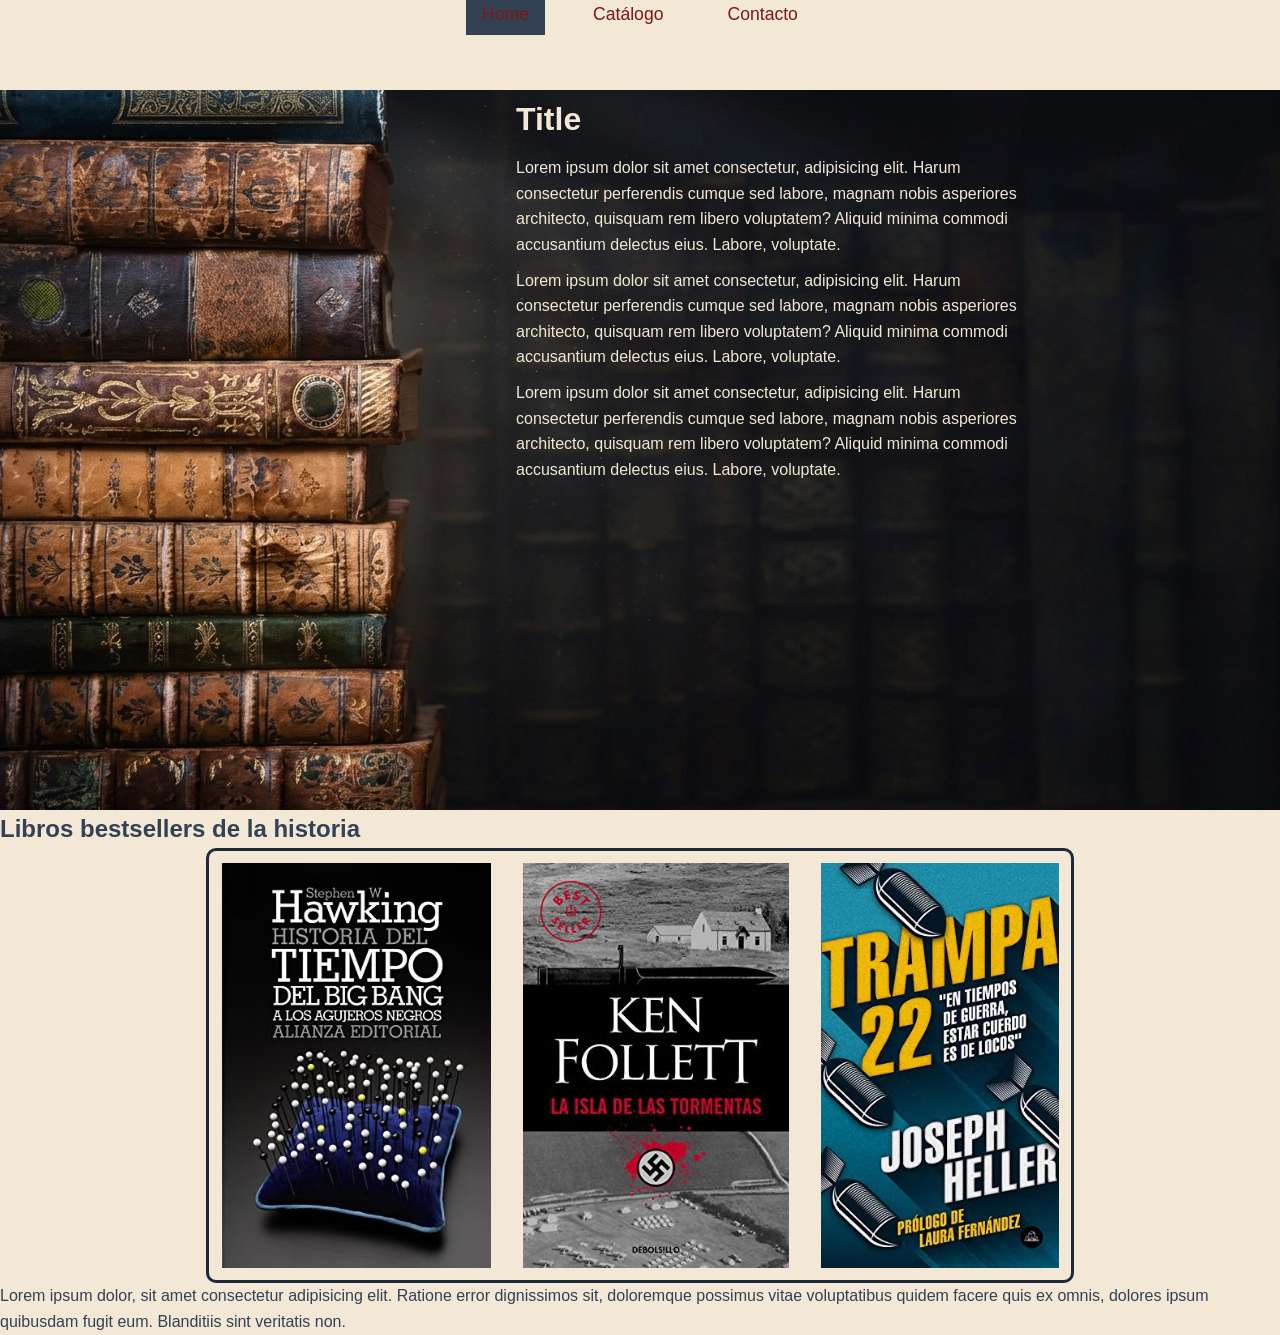
==== index.html @ c1606f55 "Index header" ====
<!DOCTYPE html>
<html lang="es">

<head>
  <meta charset="UTF-8">
  <meta name="viewport" content="width=device-width, initial-scale=1.0">
  <title>Librería Hernandez</title>
  <link rel="stylesheet" href="./style.css">
  <link rel="shortcut icon" href="./images/icon.png" type="image/png">
  <link rel="stylesheet" href="./index.css">
</head>

<body>

  <nav class="navigator">
    <ul>
      <li><a href="/index.html" class="activo">Home</a></li>
      <li><a href="/catalogo.html">Catálogo</a></li>
      <li><a href="/contacto.html">Contacto</a></li>
    </ul>
  </nav>

  <header>
    <div class="wrapper">
      <h1>Title</h1>
      <p>
        Lorem ipsum dolor sit amet consectetur, adipisicing elit. Harum consectetur perferendis cumque sed labore,
        magnam nobis asperiores architecto, quisquam rem libero voluptatem? Aliquid minima commodi accusantium delectus
        eius.
        Labore, voluptate.
      </p>
      <p>
        Lorem ipsum dolor sit amet consectetur, adipisicing elit. Harum consectetur perferendis cumque sed labore,
        magnam nobis asperiores architecto, quisquam rem libero voluptatem? Aliquid minima commodi accusantium delectus
        eius.
        Labore, voluptate.
      </p>
      <p>
        Lorem ipsum dolor sit amet consectetur, adipisicing elit. Harum consectetur perferendis cumque sed labore,
        magnam nobis asperiores architecto, quisquam rem libero voluptatem? Aliquid minima commodi accusantium delectus
        eius.
        Labore, voluptate.
      </p>
    </div>
  </header>

  <main>
    <h2>Libros bestsellers de la historia</h2>
    <div class="carrusel">
      <img id="image1" src="./images/book1.png" alt="">
      <img id="image2" src="./images/book2.png" alt="">
      <img id="image3" src="./images/book3.png" alt="">
    </div>
    <div class="content">
      <p>
        Lorem ipsum dolor, sit amet consectetur adipisicing elit. Ratione error dignissimos sit, doloremque possimus
        vitae voluptatibus quidem facere quis ex omnis, dolores ipsum quibusdam fugit eum. Blanditiis sint veritatis
        non.
      </p>
    </div>
  </main>
  <script src="./script.js"></script>
</body>

</html>
---- style.css ----
* {
  margin: 0;
  padding: 0;
  box-sizing: border-box;
}

:root {
  --color-principal: #1e293b;
  --color-secundario: #e93a0e;
  --color-fondo: #F2E8D5;
  --color-card: #ffffff;
  --color-texto: #334155;
  --color-error: #ef4444;
}

body {
  font-family: 'Segoe UI', Tahoma, Geneva, Verdana, sans-serif;
  background-color: var(--color-fondo);
  color: var(--color-texto);
  line-height: 1.6;
  display: flex;
  flex-direction: column;
  min-height: 100vh;
}

.navigator {
  height: 10dvh;
}

.navigator ul {
  display: flex;
  justify-content: center;
  align-items: center;
  list-style: none;
  gap: 2rem;
}

.navigator a {
  color: #7a1818;
  text-decoration: none;
  font-weight: 500;
  font-size: 1.1rem;
  padding: 0.5rem 1rem;
  transition: all 0.3s ease;
  border-bottom: 3px solid transparent;
}

.navigator a:hover {
  background-color: var(--color-secundario);
}

.navigator .activo {
  background-color: #334155;
}
---- index.css ----
.carrusel {
  display: flex;
  flex-direction: row;
  align-items: center;
  gap: 32px;
  align-self: center;
  padding: 12px;

  border: 3px solid var(--color-principal);
  border-radius: 10px;

}

.carrusel img {

  height: 45dvh;
}

main {
  display: flex;
  flex-direction: column;
}

header {
  height: 80dvh;
  background-image: url("./images/backgruond.webp");
  background-position: right;
  color: var(--color-fondo);
  display: flex;
  flex-direction: column;
  align-items: end;
}

header .wrapper {
  width: 40%;
  padding: 4px;
  margin-right: 20%;
}

.wrapper p {
  margin: 10px 0;
}
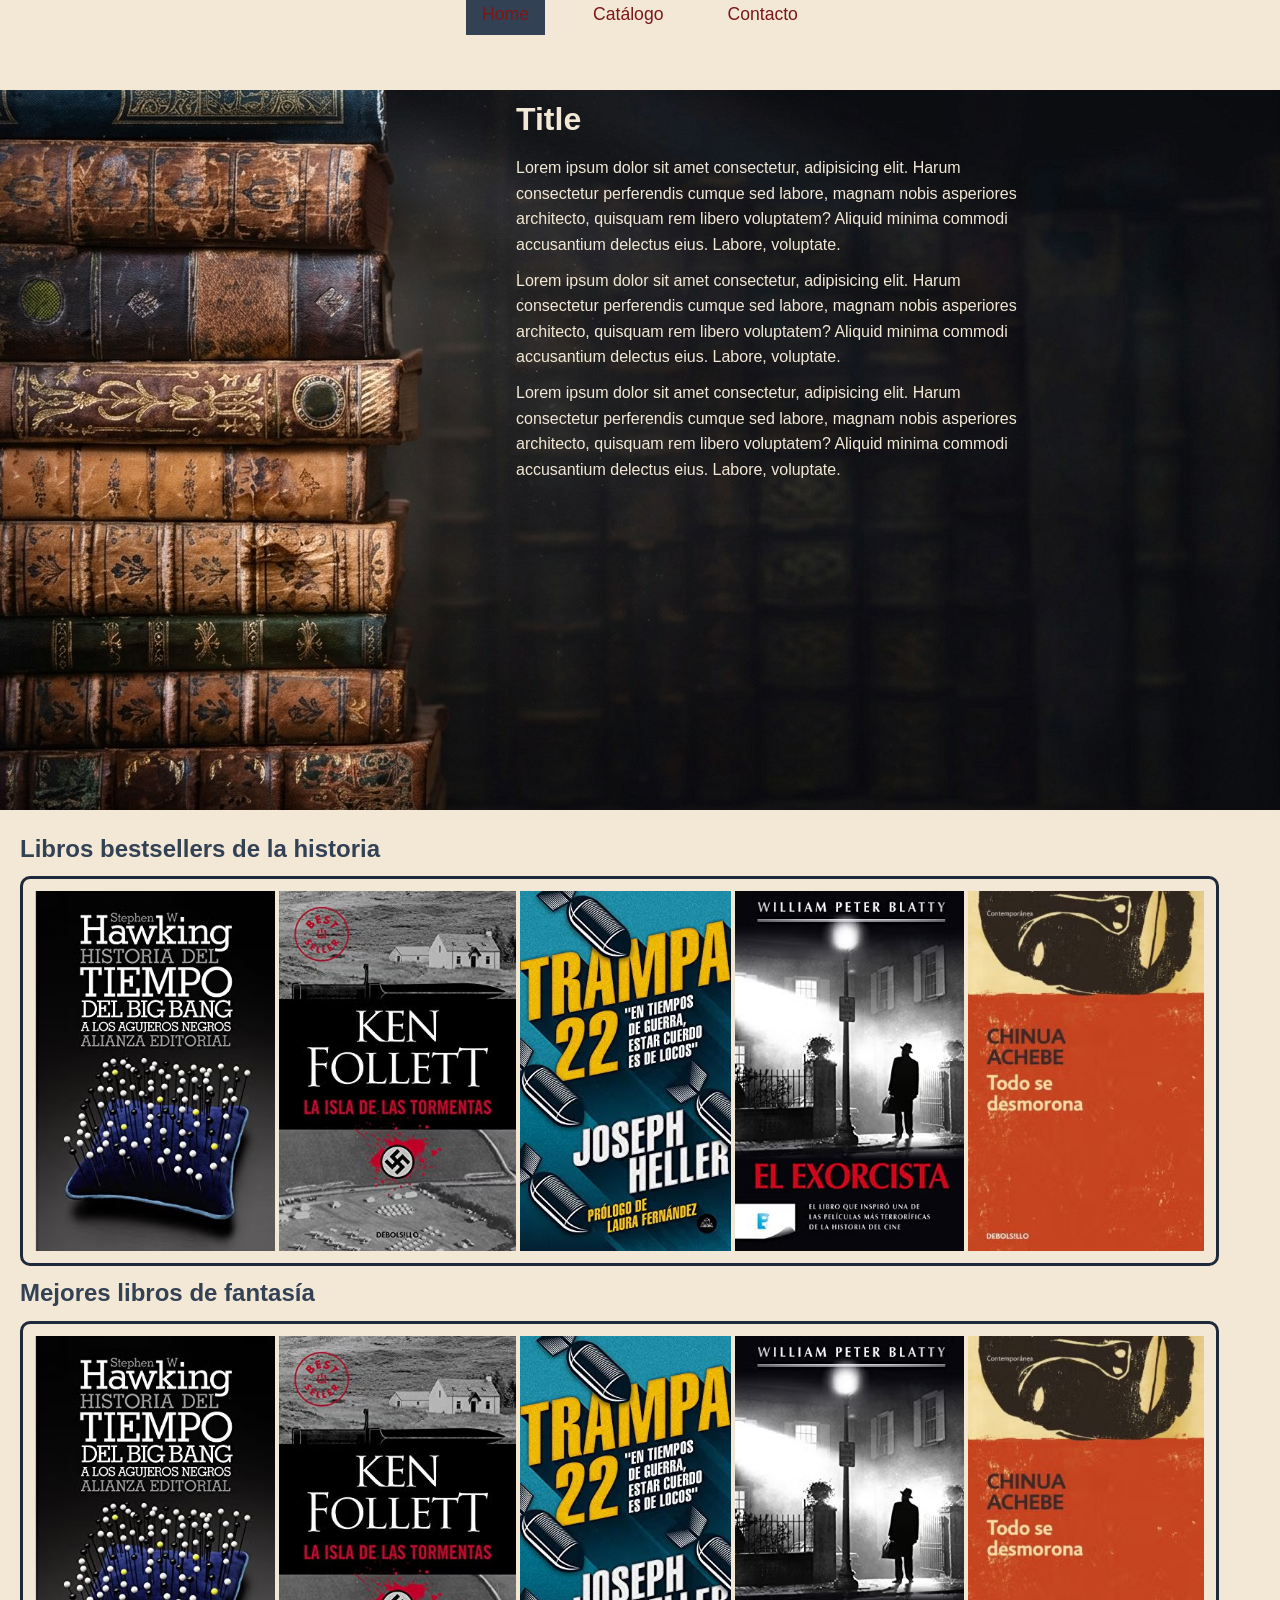
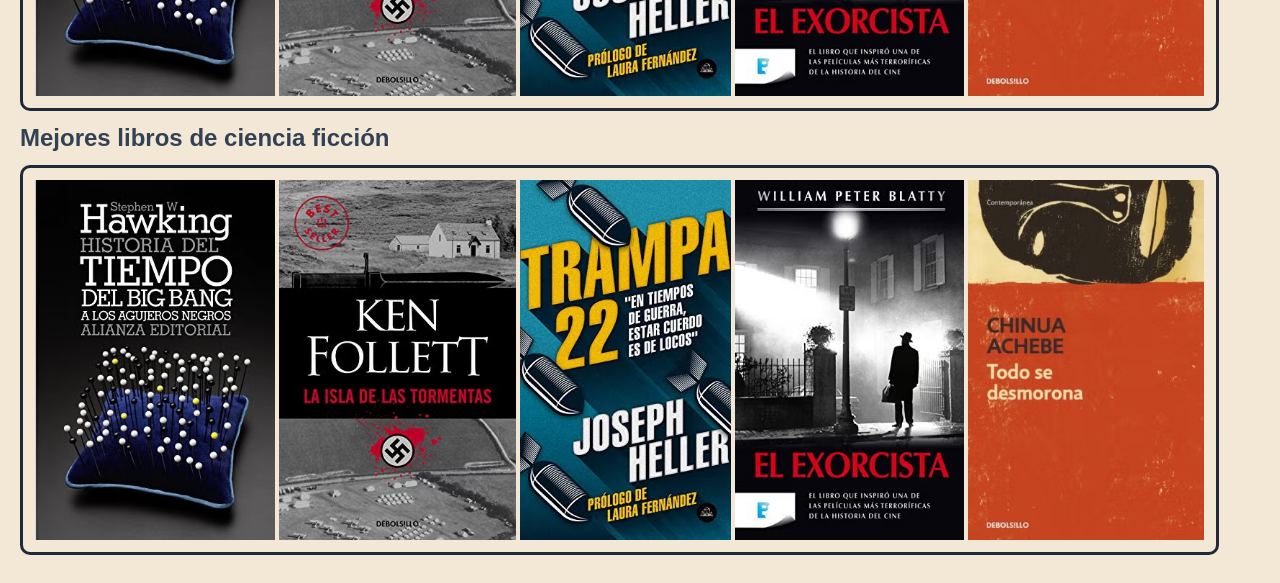
==== commit ff255312: "carruseles part 1" ====
--- a/index.html
+++ b/index.html
@@ -47,16 +47,27 @@
   <main>
     <h2>Libros bestsellers de la historia</h2>
     <div class="carrusel">
-      <img id="image1" src="./images/book1.png" alt="">
-      <img id="image2" src="./images/book2.png" alt="">
-      <img id="image3" src="./images/book3.png" alt="">
+      <img class="image1" src="./images/book1.png" alt="">
+      <img class="image2" src="./images/book2.png" alt="">
+      <img class="image3" src="./images/book3.png" alt="">
+      <img class="image4" src="./images/book4.png" alt="">
+      <img class="image5" src="./images/book5.png" alt="">
     </div>
-    <div class="content">
-      <p>
-        Lorem ipsum dolor, sit amet consectetur adipisicing elit. Ratione error dignissimos sit, doloremque possimus
-        vitae voluptatibus quidem facere quis ex omnis, dolores ipsum quibusdam fugit eum. Blanditiis sint veritatis
-        non.
-      </p>
+    <h2>Mejores libros de fantasía</h2>
+    <div class="carrusel">
+      <img class="image1" src="./images/book1.png" alt="">
+      <img class="image2" src="./images/book2.png" alt="">
+      <img class="image3" src="./images/book3.png" alt="">
+      <img class="image4" src="./images/book4.png" alt="">
+      <img class="image5" src="./images/book5.png" alt="">
+    </div>
+    <h2>Mejores libros de ciencia ficción</h2>
+    <div class="carrusel">
+      <img class="image1" src="./images/book1.png" alt="">
+      <img class="image2" src="./images/book2.png" alt="">
+      <img class="image3" src="./images/book3.png" alt="">
+      <img class="image4" src="./images/book4.png" alt="">
+      <img class="image5" src="./images/book5.png" alt="">
     </div>
   </main>
   <script src="./script.js"></script>
--- a/index.css
+++ b/index.css
@@ -1,24 +1,24 @@
 .carrusel {
+  width: fit-content;
   display: flex;
   flex-direction: row;
   align-items: center;
-  gap: 32px;
-  align-self: center;
+  gap: 4px;
   padding: 12px;
-
+  margin: 8px 0;
   border: 3px solid var(--color-principal);
   border-radius: 10px;
-
 }
 
 .carrusel img {
-
-  height: 45dvh;
+  height: 40dvh;
+  object-fit: cover;
 }
 
 main {
   display: flex;
   flex-direction: column;
+  padding: 20px;
 }
 
 header {
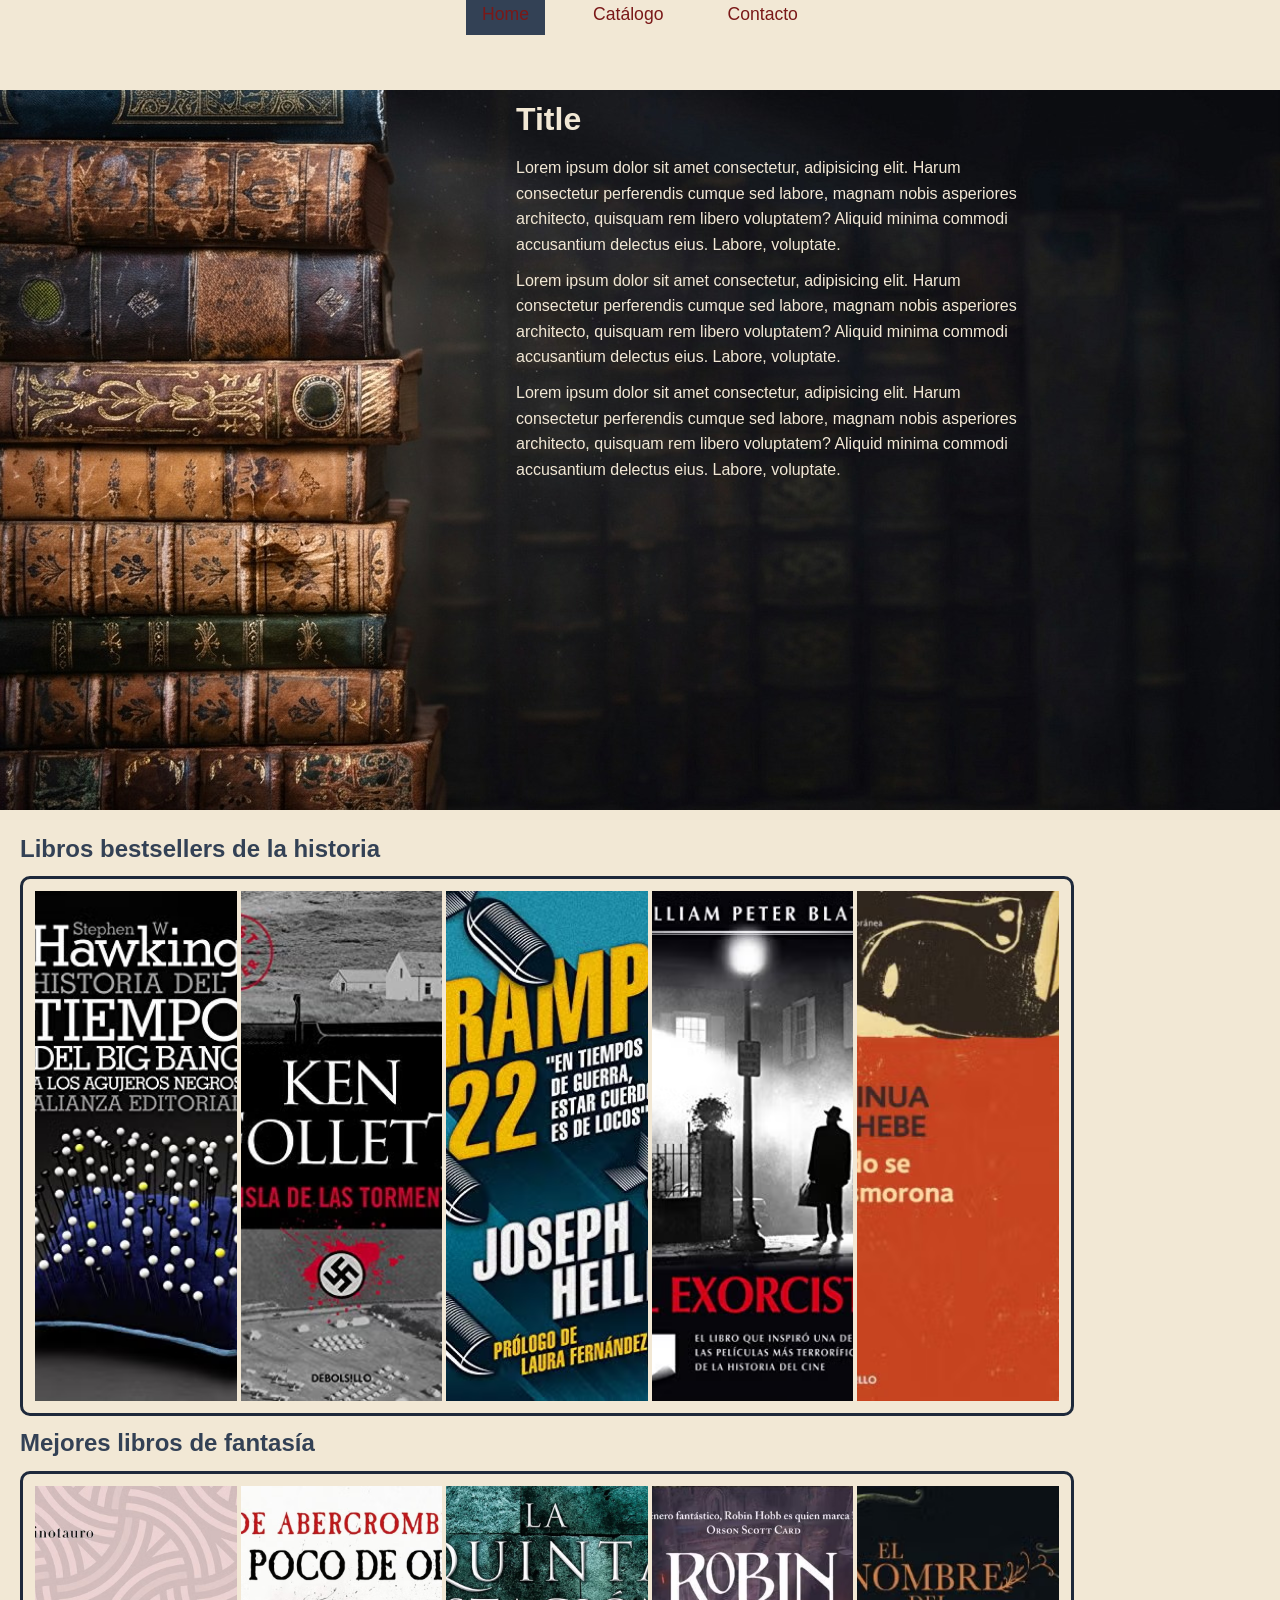
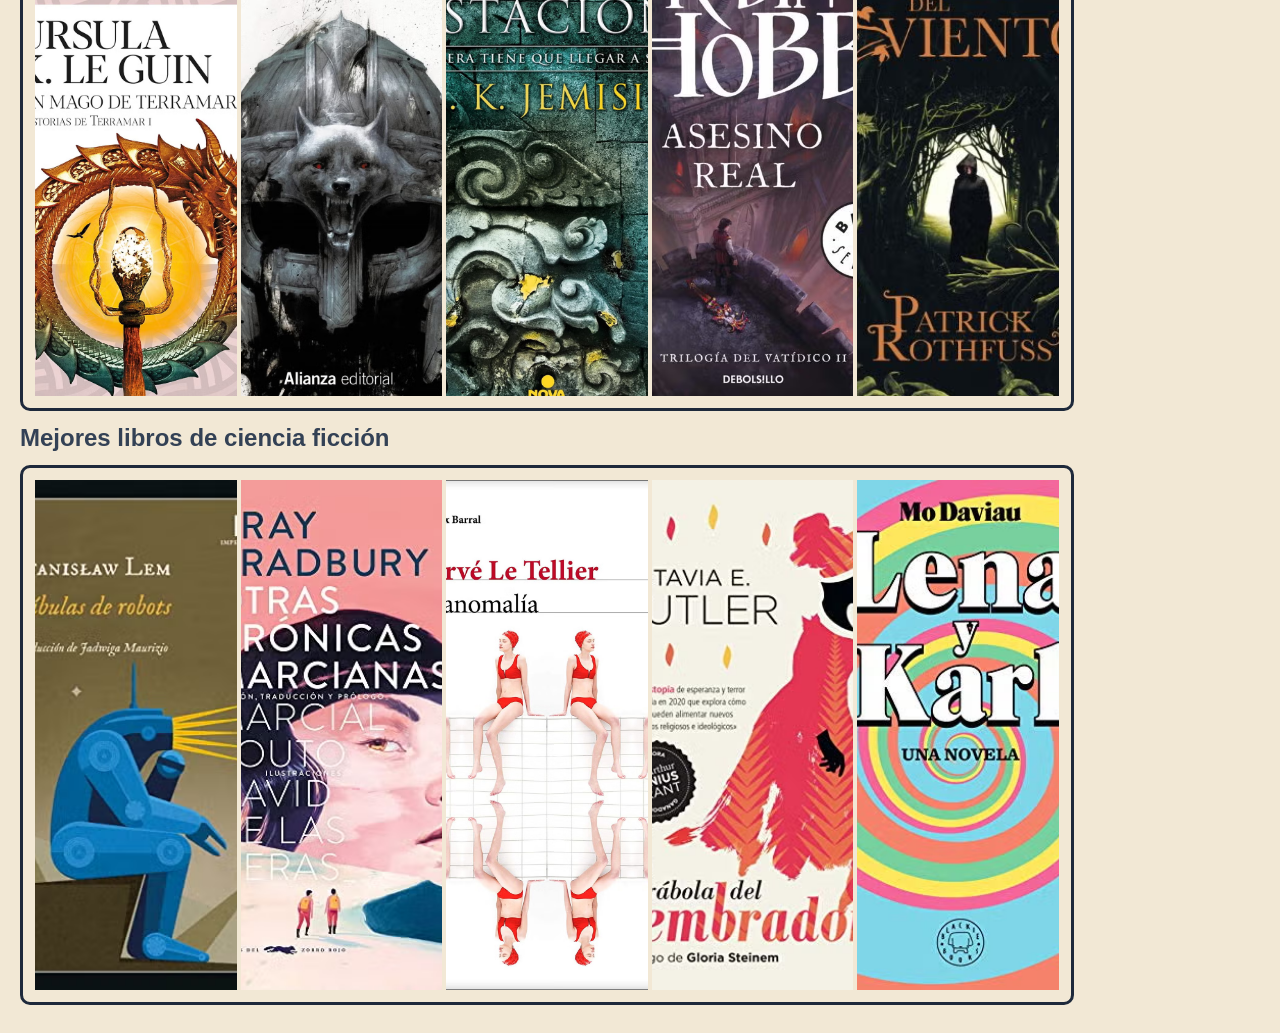
==== commit d5a8b471: "Carruseles part 2" ====
--- a/index.html
+++ b/index.html
@@ -47,27 +47,27 @@
   <main>
     <h2>Libros bestsellers de la historia</h2>
     <div class="carrusel">
-      <img class="image1" src="./images/book1.png" alt="">
-      <img class="image2" src="./images/book2.png" alt="">
-      <img class="image3" src="./images/book3.png" alt="">
-      <img class="image4" src="./images/book4.png" alt="">
-      <img class="image5" src="./images/book5.png" alt="">
+      <img class="image1" src="./images/BetsSellers/book1.png" alt="">
+      <img class="image2" src="./images/BetsSellers/book2.png" alt="">
+      <img class="image3" src="./images/BetsSellers/book3.png" alt="">
+      <img class="image4" src="./images/BetsSellers/book4.png" alt="">
+      <img class="image5" src="./images/BetsSellers/book5.png" alt="">
     </div>
     <h2>Mejores libros de fantasía</h2>
     <div class="carrusel">
-      <img class="image1" src="./images/book1.png" alt="">
-      <img class="image2" src="./images/book2.png" alt="">
-      <img class="image3" src="./images/book3.png" alt="">
-      <img class="image4" src="./images/book4.png" alt="">
-      <img class="image5" src="./images/book5.png" alt="">
+      <img class="image1" src="./images/Fantasia/book1.png" alt="">
+      <img class="image2" src="./images/Fantasia/book2.png" alt="">
+      <img class="image3" src="./images/Fantasia/book3.png" alt="">
+      <img class="image4" src="./images/Fantasia/book4.png" alt="">
+      <img class="image5" src="./images/Fantasia/book5.png" alt="">
     </div>
     <h2>Mejores libros de ciencia ficción</h2>
     <div class="carrusel">
-      <img class="image1" src="./images/book1.png" alt="">
-      <img class="image2" src="./images/book2.png" alt="">
-      <img class="image3" src="./images/book3.png" alt="">
-      <img class="image4" src="./images/book4.png" alt="">
-      <img class="image5" src="./images/book5.png" alt="">
+      <img class="image1" src="./images/CienciaFiccion/book1.png" alt="">
+      <img class="image2" src="./images/CienciaFiccion/book2.png" alt="">
+      <img class="image3" src="./images/CienciaFiccion/book3.png" alt="">
+      <img class="image4" src="./images/CienciaFiccion/book4.png" alt="">
+      <img class="image5" src="./images/CienciaFiccion/book5.png" alt="">
     </div>
   </main>
   <script src="./script.js"></script>
--- a/index.css
+++ b/index.css
@@ -1,5 +1,6 @@
 .carrusel {
-  width: fit-content;
+  width: 85%;
+  height: 60dvh;
   display: flex;
   flex-direction: row;
   align-items: center;
@@ -11,8 +12,10 @@
 }
 
 .carrusel img {
-  height: 40dvh;
+  width: 18%;
+  height: 100%;
   object-fit: cover;
+  flex-grow: 1;
 }
 
 main {
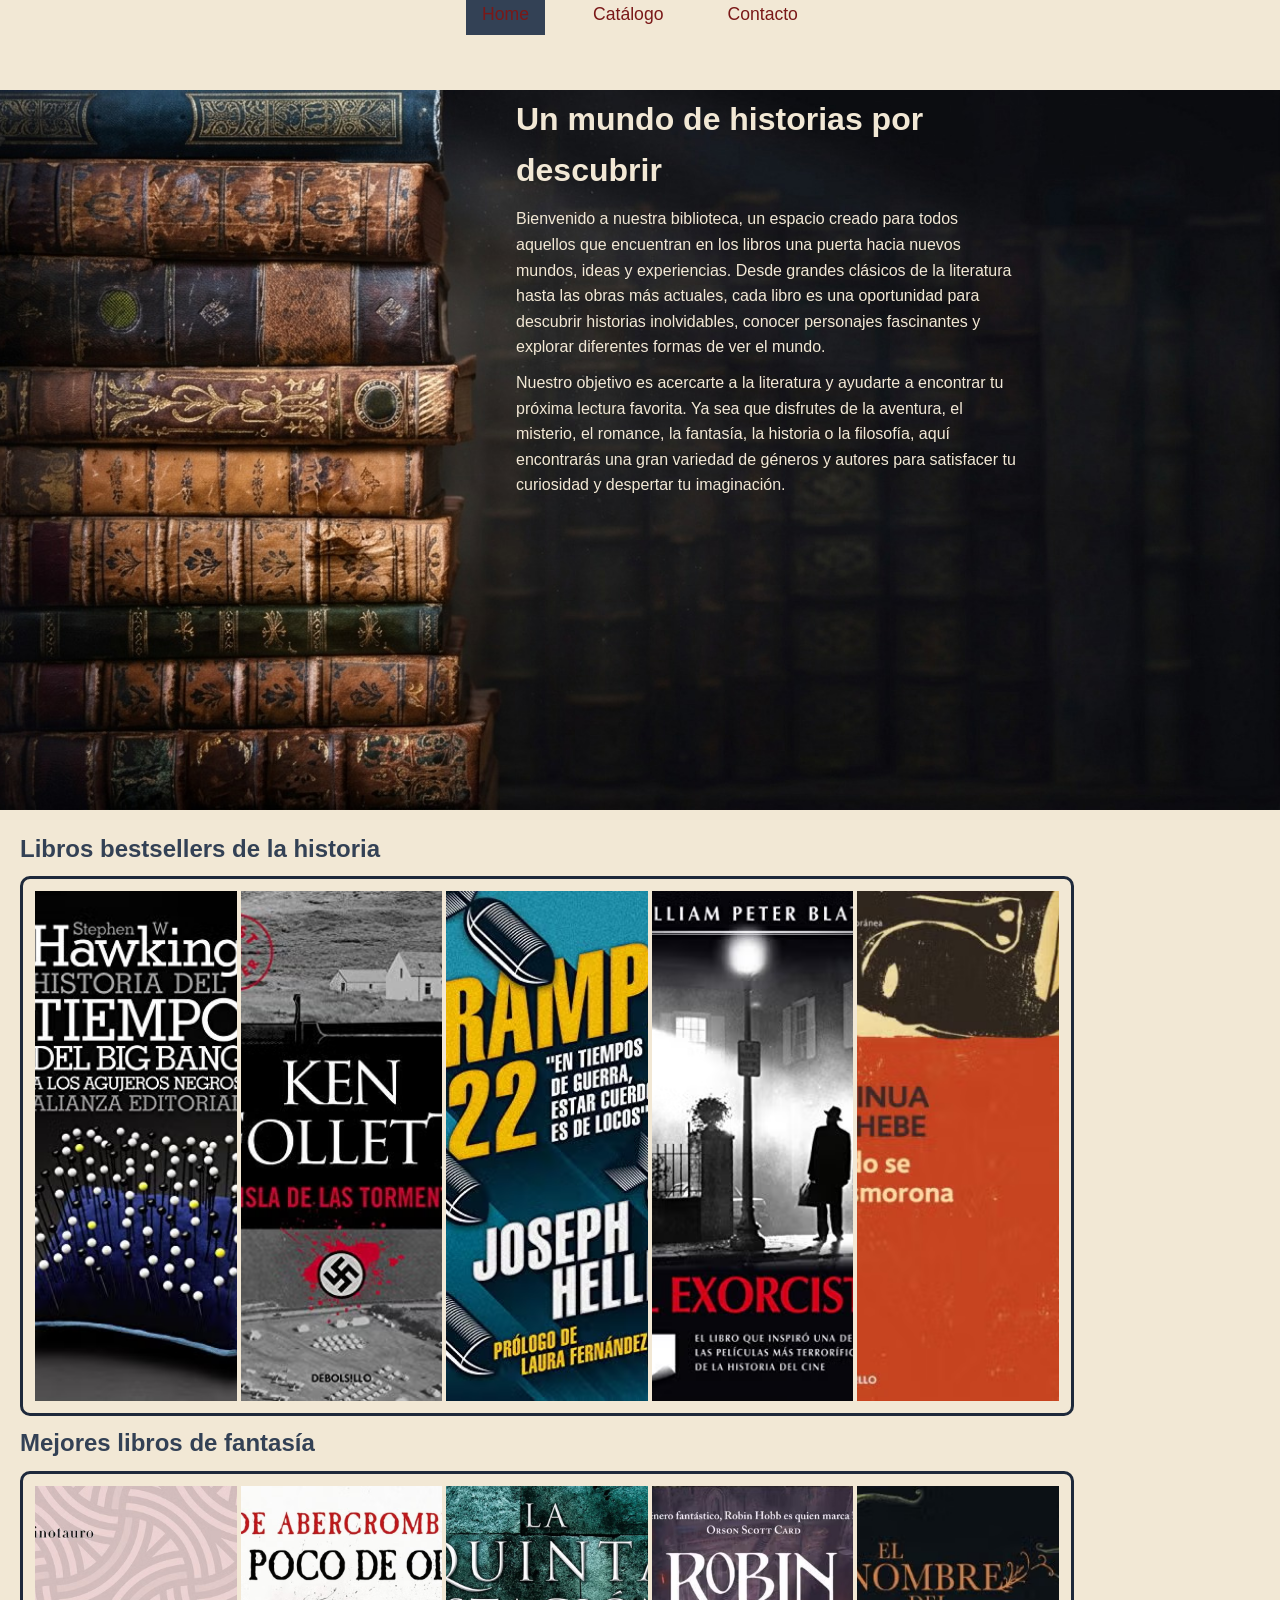
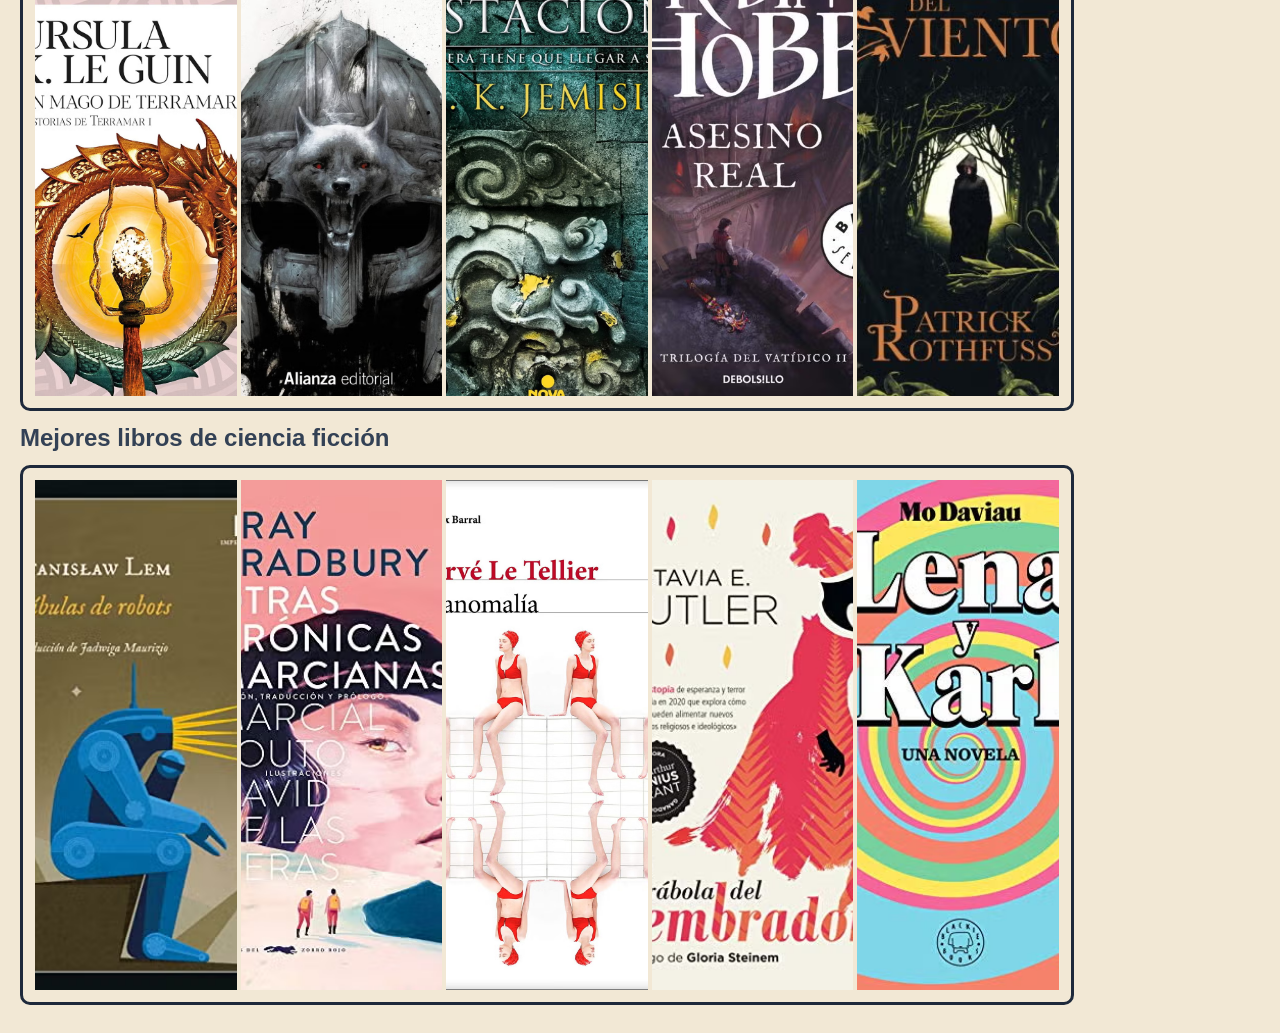
==== commit 76f7566d: "Home text" ====
--- a/index.html
+++ b/index.html
@@ -22,24 +22,17 @@
 
   <header>
     <div class="wrapper">
-      <h1>Title</h1>
+      <h1>Un mundo de historias por descubrir</h1>
       <p>
-        Lorem ipsum dolor sit amet consectetur, adipisicing elit. Harum consectetur perferendis cumque sed labore,
-        magnam nobis asperiores architecto, quisquam rem libero voluptatem? Aliquid minima commodi accusantium delectus
-        eius.
-        Labore, voluptate.
+        Bienvenido a nuestra biblioteca, un espacio creado para todos aquellos que encuentran en los libros una puerta
+        hacia nuevos mundos, ideas y experiencias. Desde grandes clásicos de la literatura hasta las obras más actuales,
+        cada libro es una oportunidad para descubrir historias inolvidables, conocer personajes fascinantes y explorar
+        diferentes formas de ver el mundo.
       </p>
       <p>
-        Lorem ipsum dolor sit amet consectetur, adipisicing elit. Harum consectetur perferendis cumque sed labore,
-        magnam nobis asperiores architecto, quisquam rem libero voluptatem? Aliquid minima commodi accusantium delectus
-        eius.
-        Labore, voluptate.
-      </p>
-      <p>
-        Lorem ipsum dolor sit amet consectetur, adipisicing elit. Harum consectetur perferendis cumque sed labore,
-        magnam nobis asperiores architecto, quisquam rem libero voluptatem? Aliquid minima commodi accusantium delectus
-        eius.
-        Labore, voluptate.
+        Nuestro objetivo es acercarte a la literatura y ayudarte a encontrar tu próxima lectura favorita. Ya sea que
+        disfrutes de la aventura, el misterio, el romance, la fantasía, la historia o la filosofía, aquí encontrarás una
+        gran variedad de géneros y autores para satisfacer tu curiosidad y despertar tu imaginación.
       </p>
     </div>
   </header>
--- a/index.css
+++ b/index.css
@@ -28,6 +28,8 @@
   height: 80dvh;
   background-image: url("./images/backgruond.webp");
   background-position: right;
+  background-repeat: no-repeat;
+  background-size: cover;
   color: var(--color-fondo);
   display: flex;
   flex-direction: column;
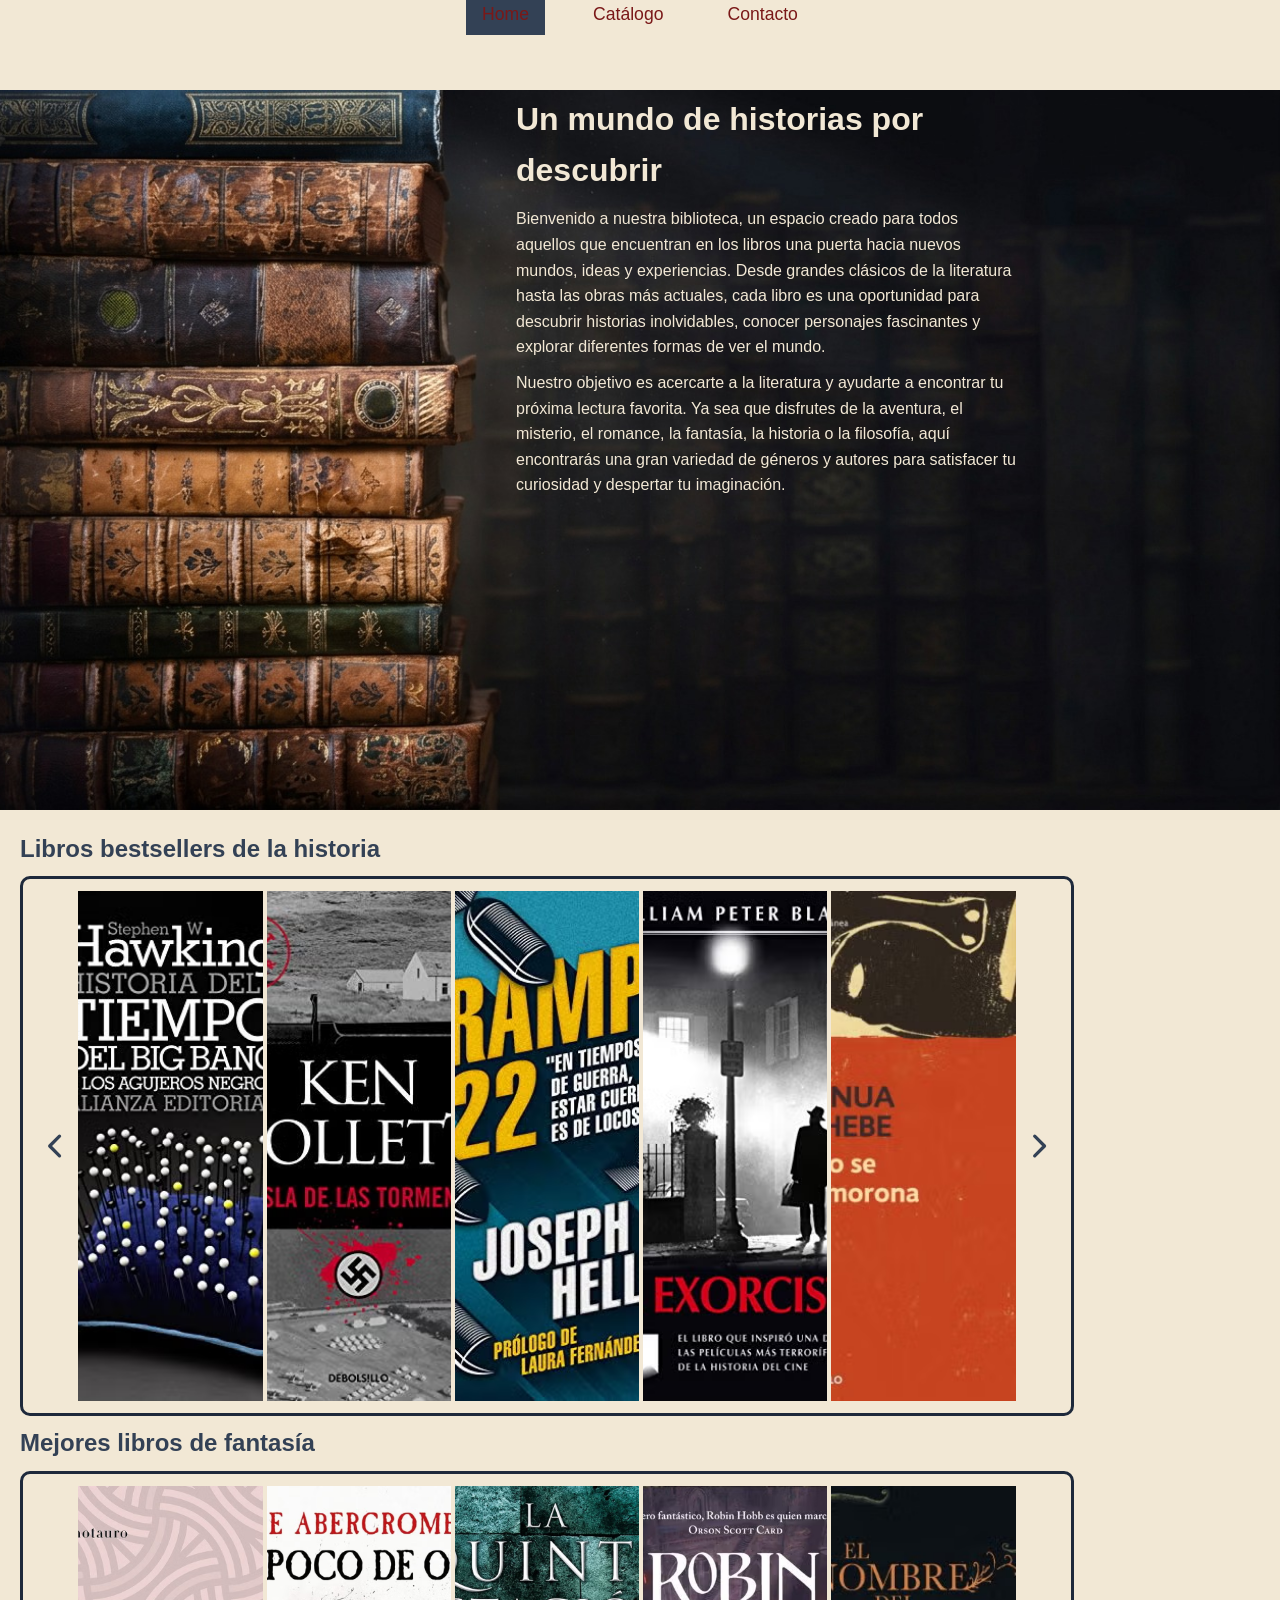
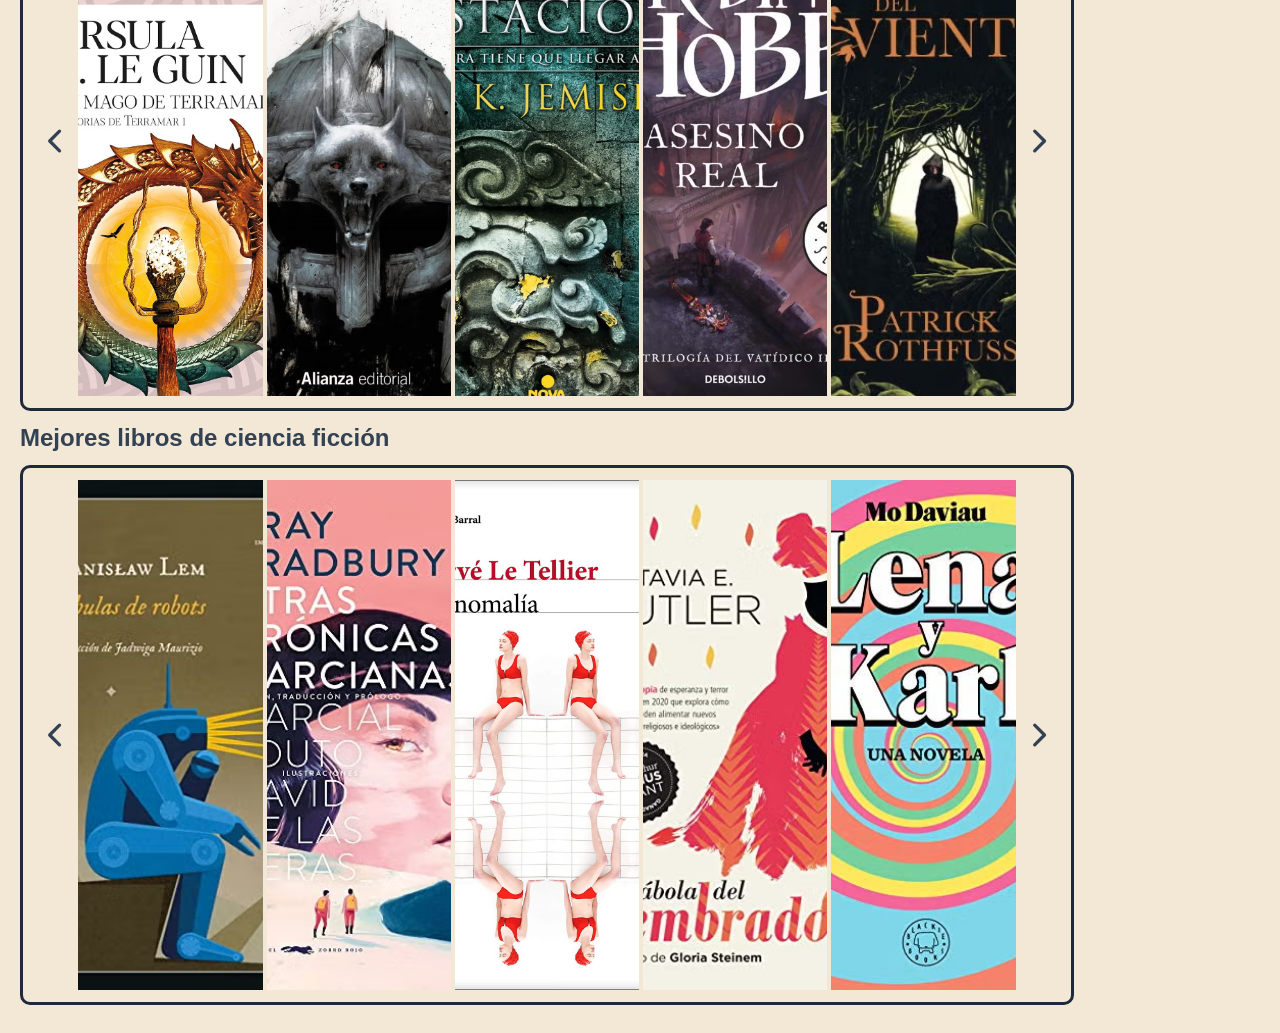
==== commit 8ff7fc6f: "Flechas en carruseles" ====
--- a/index.html
+++ b/index.html
@@ -39,28 +39,59 @@
 
   <main>
     <h2>Libros bestsellers de la historia</h2>
-    <div class="carrusel">
+    <div class="carrusel" id="BetsSellers">
+      <svg class="flechaI" width="100%" height="100%" viewBox="0 0 24 24" fill="none"
+        xmlns="http://www.w3.org/2000/svg">
+        <path d="M15 18L9 12L15 6" stroke="currentColor" stroke-width="2" stroke-linecap="round"
+          stroke-linejoin="round" />
+      </svg>
       <img class="image1" src="./images/BetsSellers/book1.png" alt="">
       <img class="image2" src="./images/BetsSellers/book2.png" alt="">
       <img class="image3" src="./images/BetsSellers/book3.png" alt="">
       <img class="image4" src="./images/BetsSellers/book4.png" alt="">
       <img class="image5" src="./images/BetsSellers/book5.png" alt="">
+      <svg class="flechaD" width="100%" height="100%" viewBox="0 0 24 24" fill="none"
+        xmlns="http://www.w3.org/2000/svg">
+        <path d="M9 18L15 12L9 6" stroke="currentColor" stroke-width="2" stroke-linecap="round"
+          stroke-linejoin="round" />
+      </svg>
     </div>
     <h2>Mejores libros de fantasía</h2>
-    <div class="carrusel">
+    <div class="carrusel" id="Fantasia">
+      <svg class="flechaI" width="100%" height="100%" viewBox="0 0 24 24" fill="none"
+        xmlns="http://www.w3.org/2000/svg">
+        <path d="M15 18L9 12L15 6" stroke="currentColor" stroke-width="2" stroke-linecap="round"
+          stroke-linejoin="round" />
+      </svg>
       <img class="image1" src="./images/Fantasia/book1.png" alt="">
       <img class="image2" src="./images/Fantasia/book2.png" alt="">
       <img class="image3" src="./images/Fantasia/book3.png" alt="">
       <img class="image4" src="./images/Fantasia/book4.png" alt="">
       <img class="image5" src="./images/Fantasia/book5.png" alt="">
+      <svg class="flechaD" width="100%" height="100%" viewBox="0 0 24 24" fill="none"
+        xmlns="http://www.w3.org/2000/svg">
+        <path d="M9 18L15 12L9 6" stroke="currentColor" stroke-width="2" stroke-linecap="round"
+          stroke-linejoin="round" />
+      </svg>
+      </svg>
     </div>
     <h2>Mejores libros de ciencia ficción</h2>
-    <div class="carrusel">
+    <div class="carrusel" id="CienciaFiccion">
+      <svg class="flechaI" width="100%" height="100%" viewBox="0 0 24 24" fill="none"
+        xmlns="http://www.w3.org/2000/svg">
+        <path d="M15 18L9 12L15 6" stroke="currentColor" stroke-width="2" stroke-linecap="round"
+          stroke-linejoin="round" />
+      </svg>
       <img class="image1" src="./images/CienciaFiccion/book1.png" alt="">
       <img class="image2" src="./images/CienciaFiccion/book2.png" alt="">
       <img class="image3" src="./images/CienciaFiccion/book3.png" alt="">
       <img class="image4" src="./images/CienciaFiccion/book4.png" alt="">
       <img class="image5" src="./images/CienciaFiccion/book5.png" alt="">
+      <svg class="flechaD" width="100%" height="100%" viewBox="0 0 24 24" fill="none"
+        xmlns="http://www.w3.org/2000/svg">
+        <path d="M9 18L15 12L9 6" stroke="currentColor" stroke-width="2" stroke-linecap="round"
+          stroke-linejoin="round" />
+      </svg>
     </div>
   </main>
   <script src="./script.js"></script>
--- a/index.css
+++ b/index.css
@@ -9,6 +9,14 @@
   margin: 8px 0;
   border: 3px solid var(--color-principal);
   border-radius: 10px;
+}
+
+.carrusel * {
+  user-select: none;
+}
+
+.carrusel svg {
+  cursor: pointer;
 }
 
 .carrusel img {
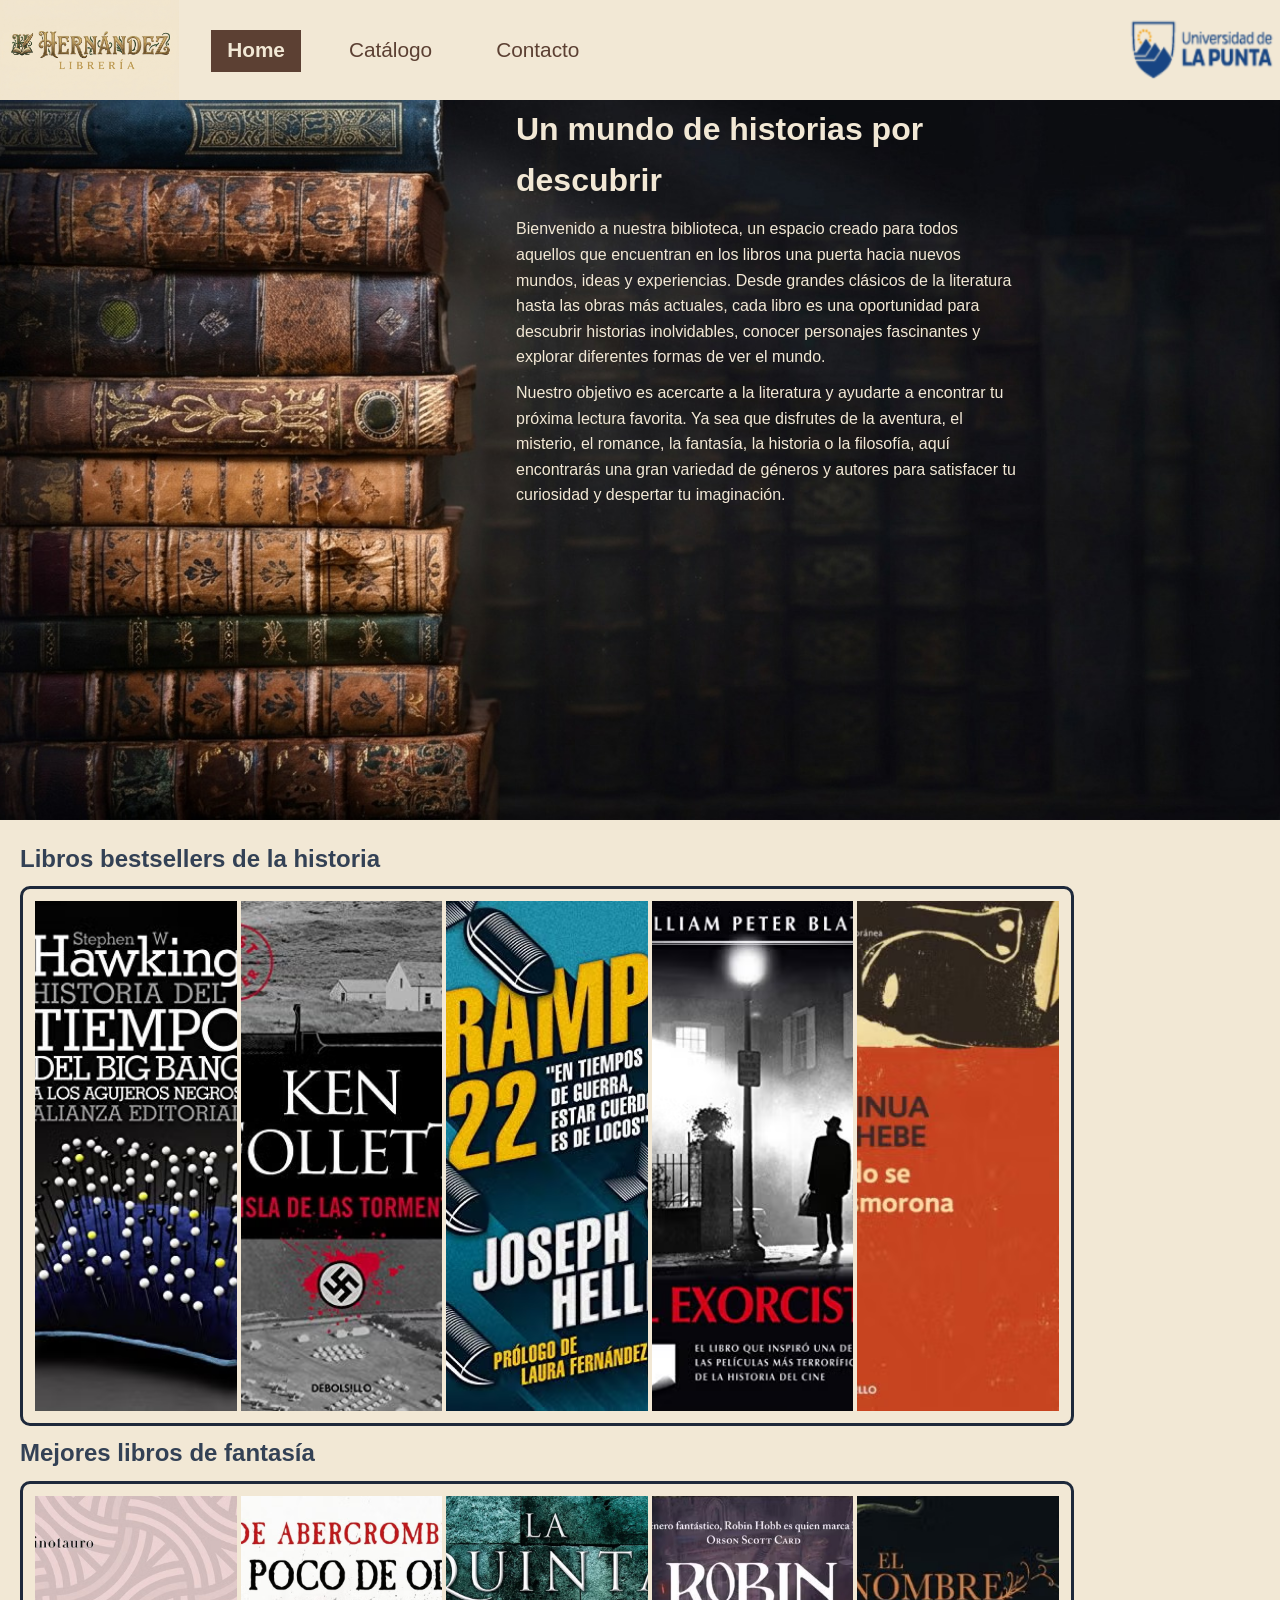
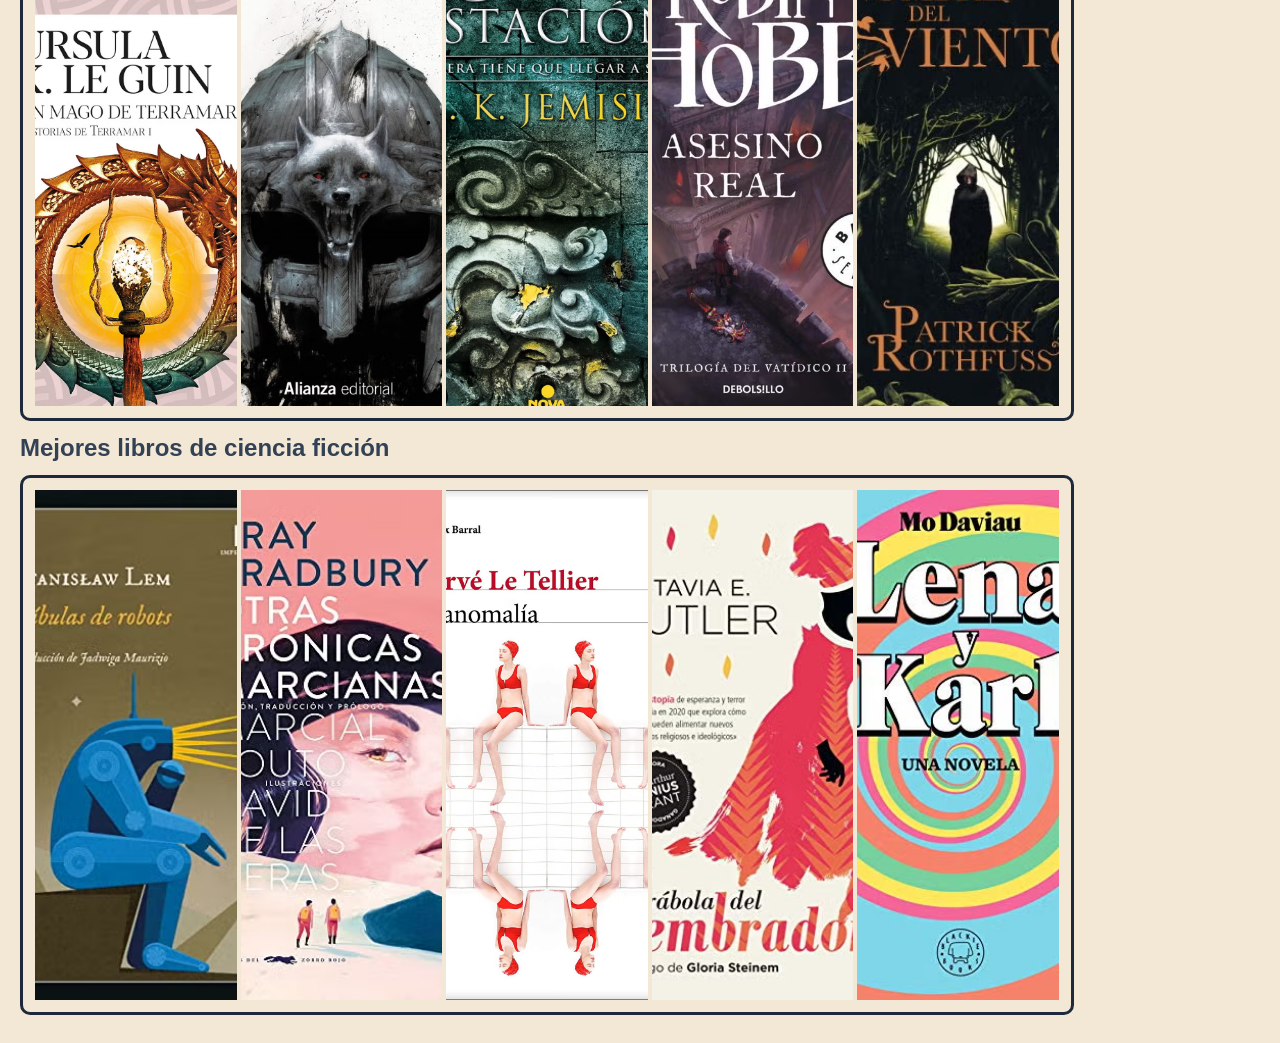
==== commit 6a930060: "nav y css" ====
--- a/index.html
+++ b/index.html
@@ -13,11 +13,17 @@
 <body>
 
   <nav class="navigator">
-    <ul>
-      <li><a href="/index.html" class="activo">Home</a></li>
+    <div class = "nav-izquierda">
+      <img src="./images/logo.jpg" alt="logo libreria">
+      <ul>
+      <li><a href ="/index.html" class="activo">Home</a></li>
       <li><a href="/catalogo.html">Catálogo</a></li>
       <li><a href="/contacto.html">Contacto</a></li>
-    </ul>
+      </ul>
+    </div>
+    <div class = "nav-derecha">
+      <img src="./images/ulplogo.png" alt="ulp logo">
+    </div>
   </nav>
 
   <header>
@@ -39,59 +45,28 @@
 
   <main>
     <h2>Libros bestsellers de la historia</h2>
-    <div class="carrusel" id="BetsSellers">
-      <svg class="flechaI" width="100%" height="100%" viewBox="0 0 24 24" fill="none"
-        xmlns="http://www.w3.org/2000/svg">
-        <path d="M15 18L9 12L15 6" stroke="currentColor" stroke-width="2" stroke-linecap="round"
-          stroke-linejoin="round" />
-      </svg>
+    <div class="carrusel">
       <img class="image1" src="./images/BetsSellers/book1.png" alt="">
       <img class="image2" src="./images/BetsSellers/book2.png" alt="">
       <img class="image3" src="./images/BetsSellers/book3.png" alt="">
       <img class="image4" src="./images/BetsSellers/book4.png" alt="">
       <img class="image5" src="./images/BetsSellers/book5.png" alt="">
-      <svg class="flechaD" width="100%" height="100%" viewBox="0 0 24 24" fill="none"
-        xmlns="http://www.w3.org/2000/svg">
-        <path d="M9 18L15 12L9 6" stroke="currentColor" stroke-width="2" stroke-linecap="round"
-          stroke-linejoin="round" />
-      </svg>
     </div>
     <h2>Mejores libros de fantasía</h2>
-    <div class="carrusel" id="Fantasia">
-      <svg class="flechaI" width="100%" height="100%" viewBox="0 0 24 24" fill="none"
-        xmlns="http://www.w3.org/2000/svg">
-        <path d="M15 18L9 12L15 6" stroke="currentColor" stroke-width="2" stroke-linecap="round"
-          stroke-linejoin="round" />
-      </svg>
+    <div class="carrusel">
       <img class="image1" src="./images/Fantasia/book1.png" alt="">
       <img class="image2" src="./images/Fantasia/book2.png" alt="">
       <img class="image3" src="./images/Fantasia/book3.png" alt="">
       <img class="image4" src="./images/Fantasia/book4.png" alt="">
       <img class="image5" src="./images/Fantasia/book5.png" alt="">
-      <svg class="flechaD" width="100%" height="100%" viewBox="0 0 24 24" fill="none"
-        xmlns="http://www.w3.org/2000/svg">
-        <path d="M9 18L15 12L9 6" stroke="currentColor" stroke-width="2" stroke-linecap="round"
-          stroke-linejoin="round" />
-      </svg>
-      </svg>
     </div>
     <h2>Mejores libros de ciencia ficción</h2>
-    <div class="carrusel" id="CienciaFiccion">
-      <svg class="flechaI" width="100%" height="100%" viewBox="0 0 24 24" fill="none"
-        xmlns="http://www.w3.org/2000/svg">
-        <path d="M15 18L9 12L15 6" stroke="currentColor" stroke-width="2" stroke-linecap="round"
-          stroke-linejoin="round" />
-      </svg>
+    <div class="carrusel">
       <img class="image1" src="./images/CienciaFiccion/book1.png" alt="">
       <img class="image2" src="./images/CienciaFiccion/book2.png" alt="">
       <img class="image3" src="./images/CienciaFiccion/book3.png" alt="">
       <img class="image4" src="./images/CienciaFiccion/book4.png" alt="">
       <img class="image5" src="./images/CienciaFiccion/book5.png" alt="">
-      <svg class="flechaD" width="100%" height="100%" viewBox="0 0 24 24" fill="none"
-        xmlns="http://www.w3.org/2000/svg">
-        <path d="M9 18L15 12L9 6" stroke="currentColor" stroke-width="2" stroke-linecap="round"
-          stroke-linejoin="round" />
-      </svg>
     </div>
   </main>
   <script src="./script.js"></script>
--- a/style.css
+++ b/style.css
@@ -24,7 +24,27 @@
 }
 
 .navigator {
-  height: 10dvh;
+display: flex;
+justify-content: space-between;
+align-items: center;
+}
+
+.nav-izquierda{
+  display: flex;
+  align-items: center;
+  gap: 2rem;
+}
+
+.nav-izquierda img{
+  height:100px ;
+  width: auto ;
+  display: block;
+}
+
+.nav-derecha img{
+  height:100px;
+  width: auto;
+  display: block;
 }
 
 .navigator ul {
@@ -36,19 +56,22 @@
 }
 
 .navigator a {
-  color: #7a1818;
+  color: #5c4033;
   text-decoration: none;
   font-weight: 500;
-  font-size: 1.1rem;
+  font-size: 1.3rem;
   padding: 0.5rem 1rem;
   transition: all 0.3s ease;
   border-bottom: 3px solid transparent;
 }
 
 .navigator a:hover {
-  background-color: var(--color-secundario);
+  background-color: #5c4033;
+  color: #F2E8D5;
 }
 
 .navigator .activo {
-  background-color: #334155;
+  background-color: #5c4033;
+  color: #F2E8D5;
+  font-weight: bold;
 }
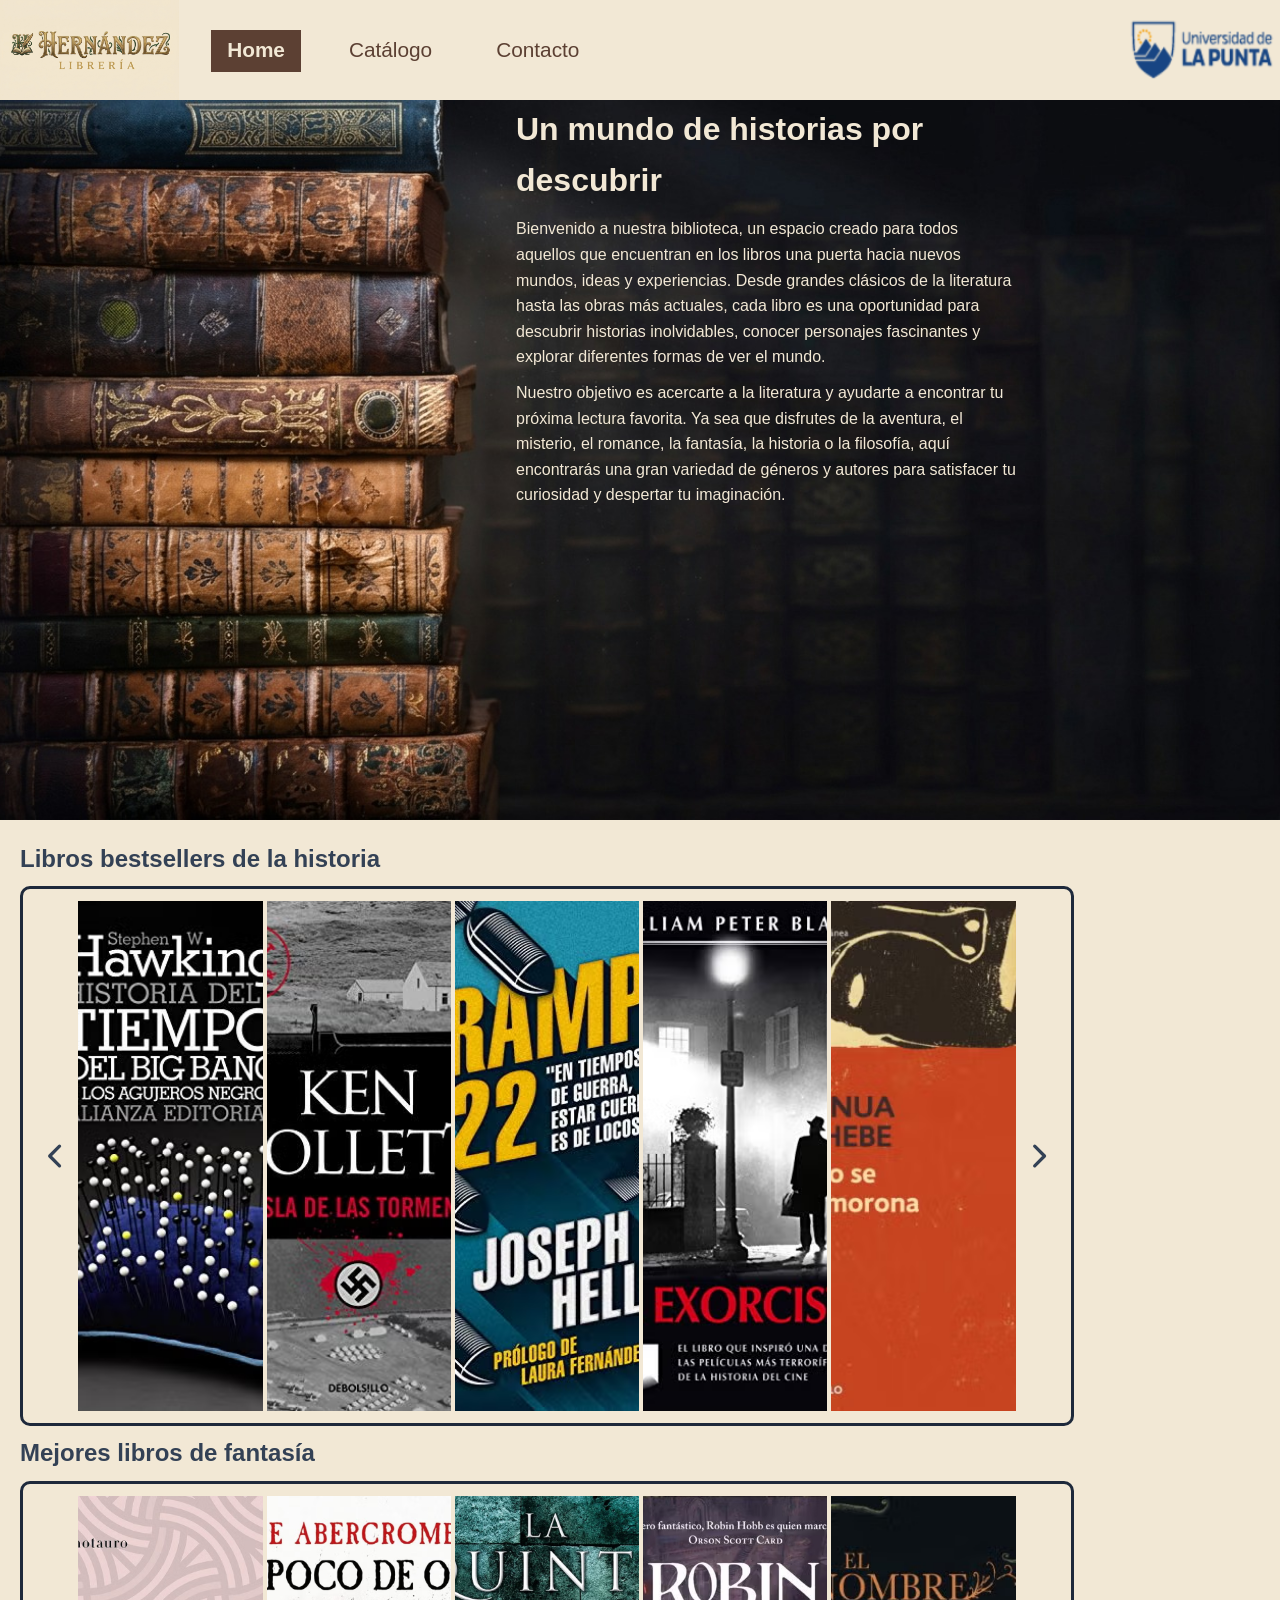
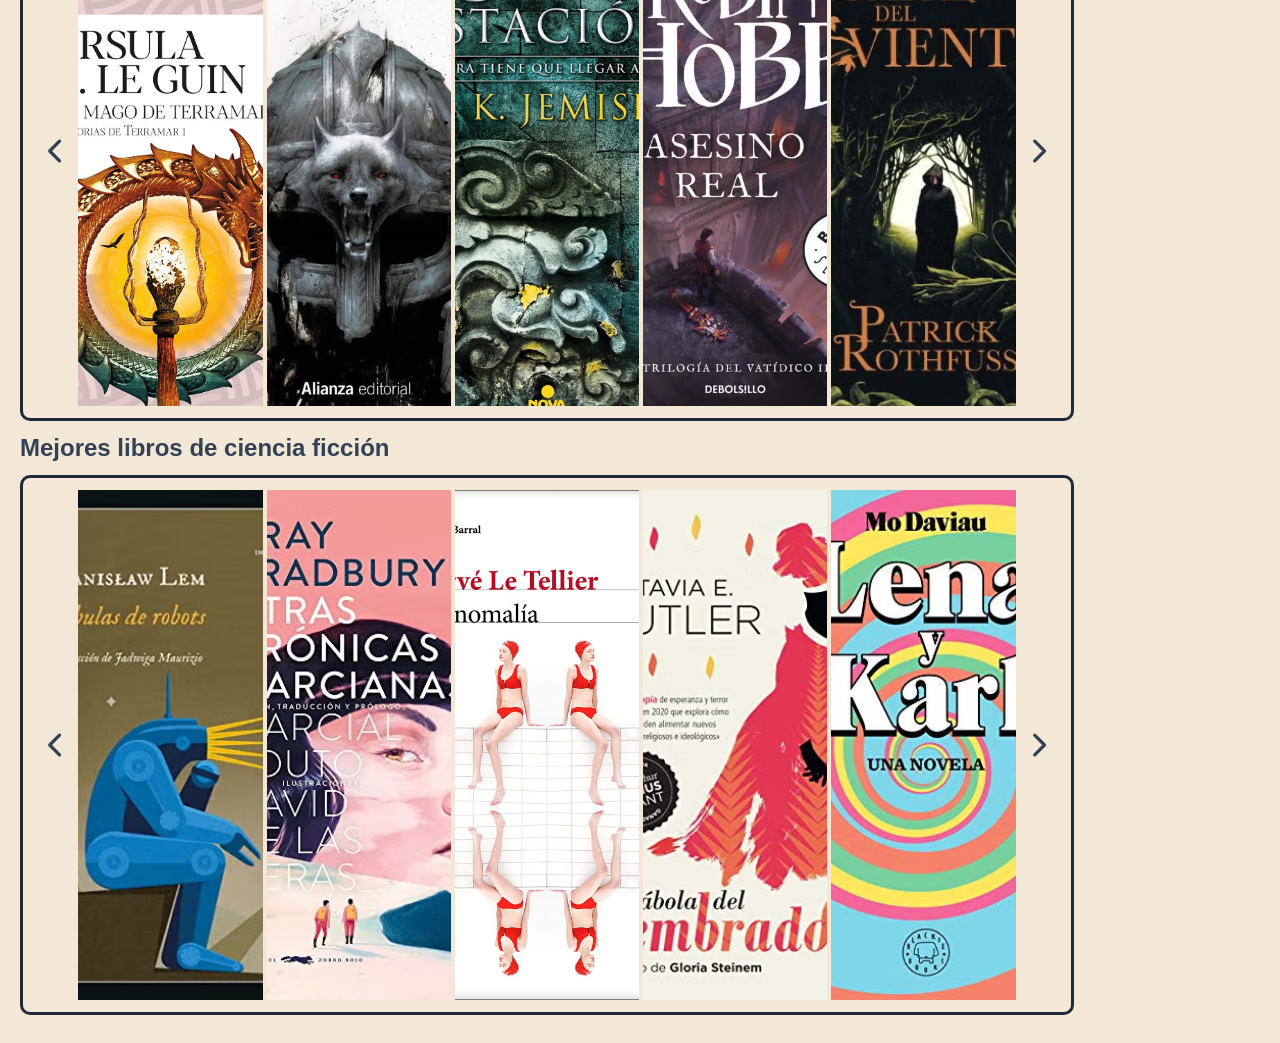
==== commit e9af7ac2: "Merge branch 'main' of https://github.com/MateoAPiana/ULP-TPI-Web1-2026" ====
--- a/index.html
+++ b/index.html
@@ -45,28 +45,59 @@
 
   <main>
     <h2>Libros bestsellers de la historia</h2>
-    <div class="carrusel">
+    <div class="carrusel" id="BetsSellers">
+      <svg class="flechaI" width="100%" height="100%" viewBox="0 0 24 24" fill="none"
+        xmlns="http://www.w3.org/2000/svg">
+        <path d="M15 18L9 12L15 6" stroke="currentColor" stroke-width="2" stroke-linecap="round"
+          stroke-linejoin="round" />
+      </svg>
       <img class="image1" src="./images/BetsSellers/book1.png" alt="">
       <img class="image2" src="./images/BetsSellers/book2.png" alt="">
       <img class="image3" src="./images/BetsSellers/book3.png" alt="">
       <img class="image4" src="./images/BetsSellers/book4.png" alt="">
       <img class="image5" src="./images/BetsSellers/book5.png" alt="">
+      <svg class="flechaD" width="100%" height="100%" viewBox="0 0 24 24" fill="none"
+        xmlns="http://www.w3.org/2000/svg">
+        <path d="M9 18L15 12L9 6" stroke="currentColor" stroke-width="2" stroke-linecap="round"
+          stroke-linejoin="round" />
+      </svg>
     </div>
     <h2>Mejores libros de fantasía</h2>
-    <div class="carrusel">
+    <div class="carrusel" id="Fantasia">
+      <svg class="flechaI" width="100%" height="100%" viewBox="0 0 24 24" fill="none"
+        xmlns="http://www.w3.org/2000/svg">
+        <path d="M15 18L9 12L15 6" stroke="currentColor" stroke-width="2" stroke-linecap="round"
+          stroke-linejoin="round" />
+      </svg>
       <img class="image1" src="./images/Fantasia/book1.png" alt="">
       <img class="image2" src="./images/Fantasia/book2.png" alt="">
       <img class="image3" src="./images/Fantasia/book3.png" alt="">
       <img class="image4" src="./images/Fantasia/book4.png" alt="">
       <img class="image5" src="./images/Fantasia/book5.png" alt="">
+      <svg class="flechaD" width="100%" height="100%" viewBox="0 0 24 24" fill="none"
+        xmlns="http://www.w3.org/2000/svg">
+        <path d="M9 18L15 12L9 6" stroke="currentColor" stroke-width="2" stroke-linecap="round"
+          stroke-linejoin="round" />
+      </svg>
+      </svg>
     </div>
     <h2>Mejores libros de ciencia ficción</h2>
-    <div class="carrusel">
+    <div class="carrusel" id="CienciaFiccion">
+      <svg class="flechaI" width="100%" height="100%" viewBox="0 0 24 24" fill="none"
+        xmlns="http://www.w3.org/2000/svg">
+        <path d="M15 18L9 12L15 6" stroke="currentColor" stroke-width="2" stroke-linecap="round"
+          stroke-linejoin="round" />
+      </svg>
       <img class="image1" src="./images/CienciaFiccion/book1.png" alt="">
       <img class="image2" src="./images/CienciaFiccion/book2.png" alt="">
       <img class="image3" src="./images/CienciaFiccion/book3.png" alt="">
       <img class="image4" src="./images/CienciaFiccion/book4.png" alt="">
       <img class="image5" src="./images/CienciaFiccion/book5.png" alt="">
+      <svg class="flechaD" width="100%" height="100%" viewBox="0 0 24 24" fill="none"
+        xmlns="http://www.w3.org/2000/svg">
+        <path d="M9 18L15 12L9 6" stroke="currentColor" stroke-width="2" stroke-linecap="round"
+          stroke-linejoin="round" />
+      </svg>
     </div>
   </main>
   <script src="./script.js"></script>
